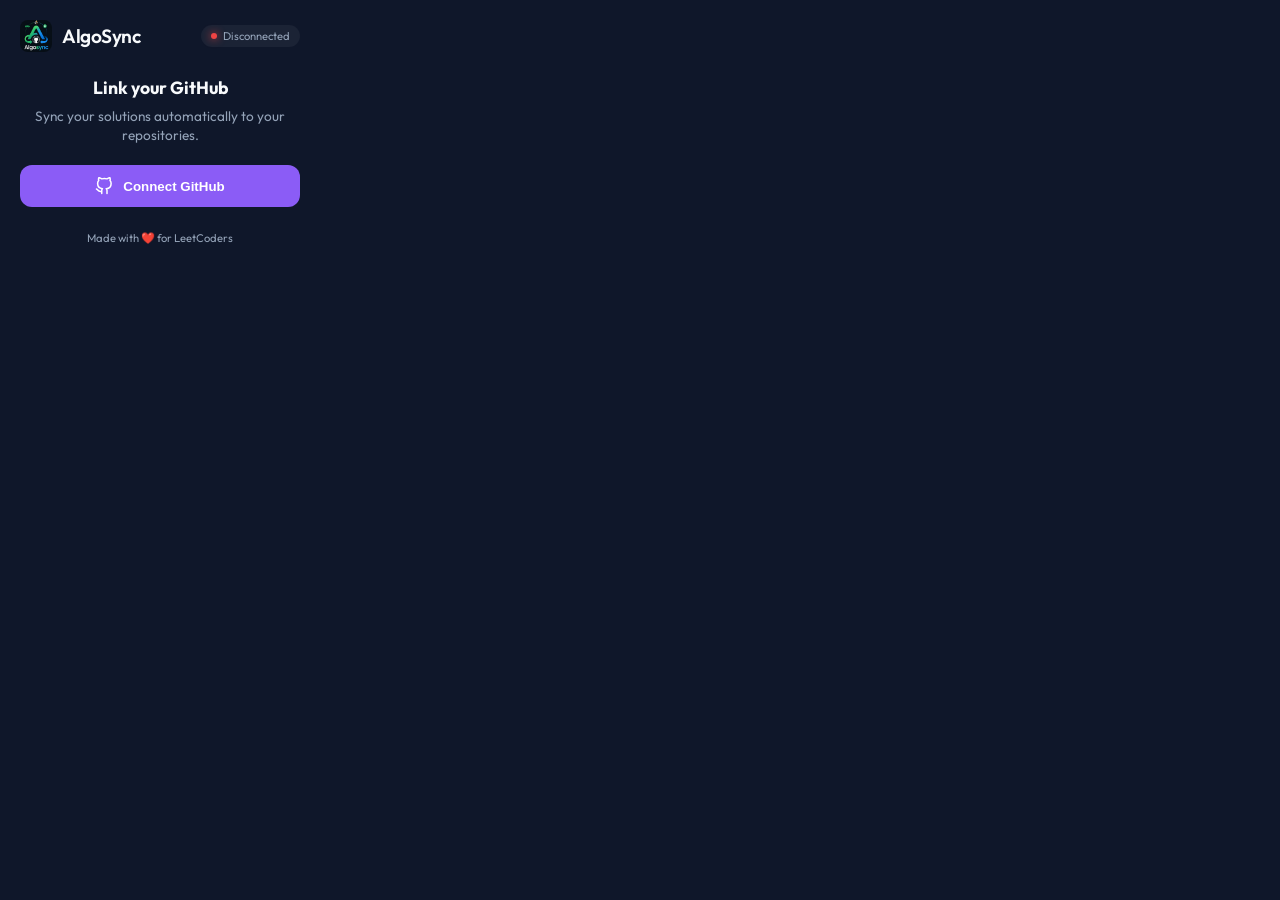
==== popup.html @ 737629bf "Initial commit: AlgoSync Premium Extension" ====
<!DOCTYPE html>
<html lang="en">
<head>
  <meta charset="UTF-8">
  <meta name="viewport" content="width=device-width, initial-scale=1.0">
  <title>AlgoSync Dashboard</title>
  <link rel="stylesheet" href="popup.css">
  <link href="https://fonts.googleapis.com/css2?family=Outfit:wght@300;400;600&display=swap" rel="stylesheet">
</head>
<body>
  <div class="container">
    <header>
      <div class="logo">
        <img src="assets/AlgoSync extension logo.png" alt="AlgoSync Logo" class="logo-img">
        <h1>AlgoSync</h1>
      </div>
      <div class="status-indicator" id="auth-status">
        <span class="dot red"></span>
        <span class="status-text">Disconnected</span>
      </div>
    </header>

    <main id="auth-view" class="view">
      <div class="hero">
        <h2>Link your GitHub</h2>
        <p>Sync your solutions automatically to your repositories.</p>
      </div>
      <button id="btn-login" class="btn-primary">
        <img src="assets/github.svg" alt="" class="btn-icon">
        Connect GitHub
      </button>
    </main>

    <main id="dashboard-view" class="view hidden">
      <div class="repo-section">
        <label for="repo-select">Target Repository</label>
        <div class="custom-select">
          <select id="repo-select">
            <option value="" disabled selected>Select a repository</option>
          </select>
        </div>
      </div>

      <div class="stats-grid">
        <div class="stat-card">
          <span class="stat-value" id="stat-total">0</span>
          <span class="stat-label">Total</span>
        </div>
        <div class="stat-card">
          <span class="stat-value" id="stat-easy">0</span>
          <span class="stat-label" style="color: var(--green)">Easy</span>
        </div>
        <div class="stat-card">
          <span class="stat-value" id="stat-medium">0</span>
          <span class="stat-label" style="color: #fbbf24">Med</span>
        </div>
        <div class="stat-card">
          <span class="stat-value" id="stat-hard">0</span>
          <span class="stat-label" style="color: var(--red)">Hard</span>
        </div>
      </div>

      <div class="actions">
        <button id="btn-unlink" class="btn-secondary">Unlink GitHub</button>
      </div>
    </main>

    <footer>
      <p>Made with ❤️ for LeetCoders</p>
    </footer>
  </div>
  <script src="popup.js"></script>
</body>
</html>
---- popup.css ----
:root {
  --bg-dark: #0f172a;
  --bg-card: #1e293b;
  --primary: #8b5cf6;
  --primary-hover: #7c3aed;
  --text-main: #f8fafc;
  --text-muted: #94a3b8;
  --accent: #22d3ee;
  --red: #ef4444;
  --green: #10b981;
}

* {
  margin: 0;
  padding: 0;
  box-sizing: border-box;
}

body {
  width: 320px;
  background-color: var(--bg-dark);
  color: var(--text-main);
  font-family: 'Outfit', sans-serif;
  overflow: hidden;
}

.container {
  padding: 20px;
  display: flex;
  flex-direction: column;
  gap: 24px;
}

header {
  display: flex;
  justify-content: space-between;
  align-items: center;
}

.logo {
  display: flex;
  align-items: center;
  gap: 10px;
}

.logo-img {
  width: 32px;
  height: 32px;
  border-radius: 8px;
  object-fit: contain;
}

h1 {
  font-size: 1.2rem;
  font-weight: 600;
  letter-spacing: -0.5px;
}

.status-indicator {
  display: flex;
  align-items: center;
  gap: 6px;
  background: rgba(255, 255, 255, 0.05);
  padding: 4px 10px;
  border-radius: 20px;
}

.dot {
  width: 6px;
  height: 6px;
  border-radius: 50%;
}

.dot.red { background-color: var(--red); box-shadow: 0 0 8px var(--red); }
.dot.green { background-color: var(--green); box-shadow: 0 0 8px var(--green); }

.status-text {
  font-size: 0.7rem;
  font-weight: 400;
  color: var(--text-muted);
}

.hero {
  text-align: center;
  margin-bottom: 20px;
}

.hero h2 {
  font-size: 1.1rem;
  margin-bottom: 8px;
}

.hero p {
  font-size: 0.85rem;
  color: var(--text-muted);
  line-height: 1.4;
}

.btn-primary {
  width: 100%;
  padding: 12px;
  background: var(--primary);
  border: none;
  border-radius: 12px;
  color: white;
  font-weight: 600;
  display: flex;
  align-items: center;
  justify-content: center;
  gap: 10px;
  cursor: pointer;
  transition: all 0.2s ease;
}

.btn-primary:hover {
  background: var(--primary-hover);
  transform: translateY(-1px);
}

.btn-icon {
  width: 18px;
  filter: invert(1);
}

.repo-section {
  display: flex;
  flex-direction: column;
  gap: 8px;
}

.repo-section label {
  font-size: 0.8rem;
  color: var(--text-muted);
}

.custom-select {
  position: relative;
}

select {
  width: 100%;
  padding: 10px;
  background: var(--bg-card);
  border: 1px solid rgba(255, 255, 255, 0.1);
  border-radius: 8px;
  color: var(--text-main);
  outline: none;
  cursor: pointer;
}

.stats-grid {
  display: grid;
  grid-template-columns: 1fr 1fr;
  gap: 12px;
}

.stat-card {
  background: var(--bg-card);
  padding: 12px;
  border-radius: 12px;
  display: flex;
  flex-direction: column;
  align-items: center;
  border: 1px solid rgba(255, 255, 255, 0.05);
}

.stat-value {
  font-size: 1.2rem;
  font-weight: 600;
  color: var(--accent);
}

.stat-label {
  font-size: 0.7rem;
  color: var(--text-muted);
  text-transform: uppercase;
  margin-top: 4px;
}

.btn-secondary {
  width: 100%;
  padding: 10px;
  background: transparent;
  border: 1px solid rgba(255, 255, 255, 0.1);
  border-radius: 10px;
  color: var(--text-muted);
  font-size: 0.8rem;
  cursor: pointer;
  margin-top: 10px;
}

.btn-secondary:hover {
  background: rgba(239, 68, 68, 0.1);
  color: var(--red);
  border-color: rgba(239, 68, 68, 0.2);
}

footer {
  text-align: center;
  font-size: 0.7rem;
  color: var(--text-muted);
}

.hidden {
  display: none;
}

.view {
  animation: fadeIn 0.3s ease-in-out;
}

@keyframes fadeIn {
  from { opacity: 0; transform: translateY(5px); }
  to { opacity: 1; transform: translateY(0); }
}
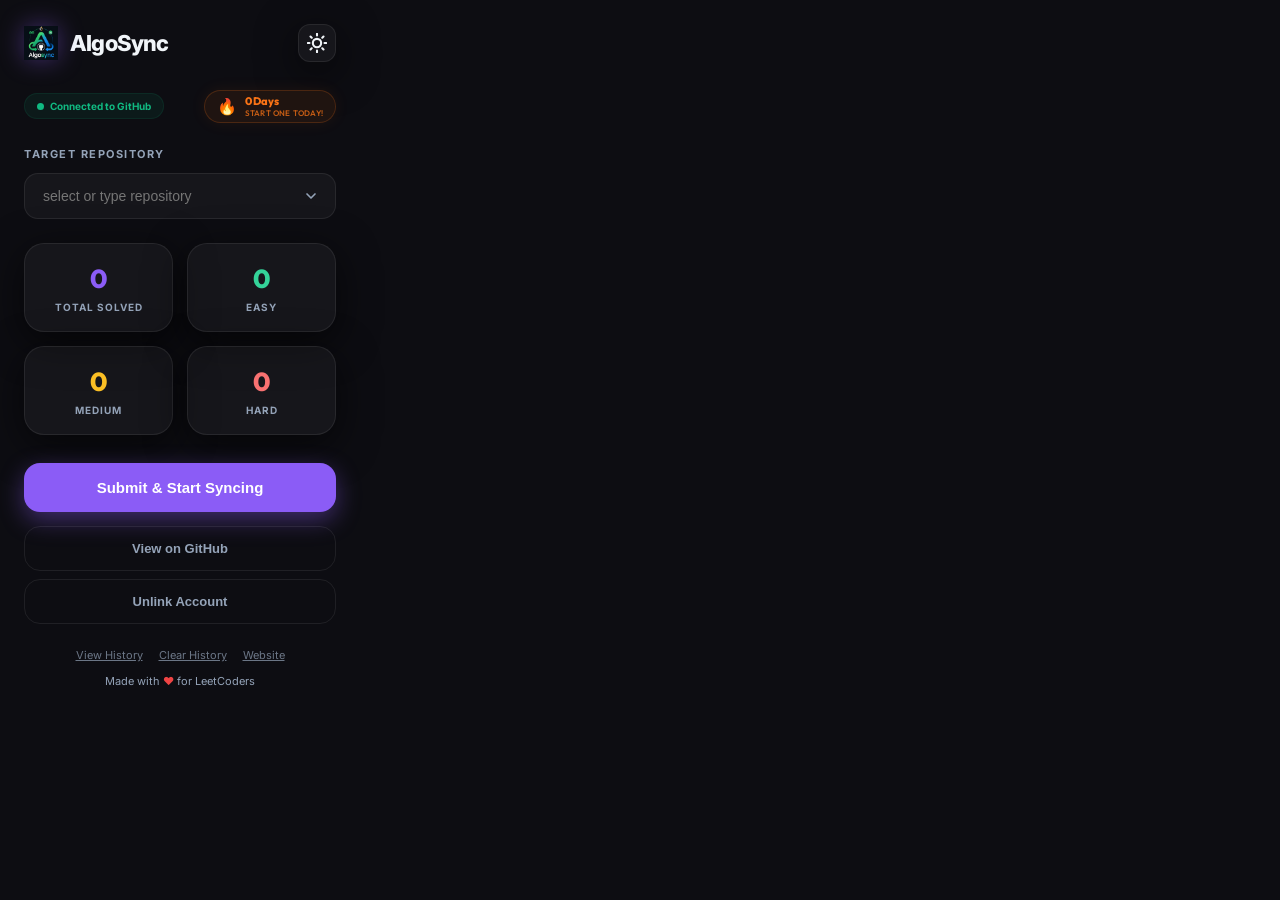
==== commit fefbb87d: "feat: complete rewrite of AlgoSync with secure Firebase integration, storage namespacing, and liquid" ====
--- a/popup.html
+++ b/popup.html
@@ -1,74 +1,105 @@
 <!DOCTYPE html>
-<html lang="en">
+<html>
 <head>
   <meta charset="UTF-8">
-  <meta name="viewport" content="width=device-width, initial-scale=1.0">
-  <title>AlgoSync Dashboard</title>
   <link rel="stylesheet" href="popup.css">
-  <link href="https://fonts.googleapis.com/css2?family=Outfit:wght@300;400;600&display=swap" rel="stylesheet">
 </head>
-<body>
-  <div class="container">
-    <header>
-      <div class="logo">
-        <img src="assets/AlgoSync extension logo.png" alt="AlgoSync Logo" class="logo-img">
-        <h1>AlgoSync</h1>
+<body data-theme="dark">
+  <!-- AUTH VIEW -->
+  <div id="auth-view" class="auth-view hidden">
+    <img src="assets/AlgoSync extension logo.png" class="auth-icon" alt="AlgoSync">
+    <h2 class="title" style="margin-bottom: 12px;">Welcome to AlgoSync</h2>
+    <p class="auth-desc">Your DSA Portfolio, Automated.<br>Connect your GitHub to get started.</p>
+    <button id="login-btn" class="primary-btn">Connect GitHub Account</button>
+  </div>
+
+  <!-- MAIN DASHBOARD -->
+  <div id="dashboard-view">
+    <header class="header">
+      <div class="logo-group">
+        <img src="assets/AlgoSync extension logo.png" class="logo-icon" alt="A">
+        <span class="title">AlgoSync</span>
       </div>
-      <div class="status-indicator" id="auth-status">
-        <span class="dot red"></span>
-        <span class="status-text">Disconnected</span>
-      </div>
+      <button id="theme-toggle" class="theme-toggle" title="Toggle Light/Dark Mode">
+        <svg xmlns="http://www.w3.org/2000/svg" width="20" height="20" viewBox="0 0 24 24" fill="none" stroke="currentColor" stroke-width="2.5" stroke-linecap="round" stroke-linejoin="round"><circle cx="12" cy="12" r="5"/><path d="M12 1v2M12 21v2M4.22 4.22l1.42 1.42M18.36 18.36l1.42 1.42M1 12h2M21 12h2M4.22 19.78l1.42-1.42M18.36 5.64l1.42-1.42"/></svg>
+      </button>
     </header>
 
-    <main id="auth-view" class="view">
-      <div class="hero">
-        <h2>Link your GitHub</h2>
-        <p>Sync your solutions automatically to your repositories.</p>
+    <div class="status-bar">
+      <div class="connected-tag">
+        <span class="pulse-dot"></span>
+        Connected to GitHub
       </div>
-      <button id="btn-login" class="btn-primary">
-        <img src="assets/github.svg" alt="" class="btn-icon">
-        Connect GitHub
-      </button>
-    </main>
-
-    <main id="dashboard-view" class="view hidden">
-      <div class="repo-section">
-        <label for="repo-select">Target Repository</label>
-        <div class="custom-select">
-          <select id="repo-select">
-            <option value="" disabled selected>Select a repository</option>
-          </select>
+      <div class="streak-badge" id="streak-badge" title="Daily Coding Streak!">
+        <span class="streak-icon">🔥</span>
+        <div class="streak-details">
+          <span id="streak-text" class="streak-text">0 Days</span>
+          <span id="streak-start-text" class="streak-start-text">Start one today!</span>
         </div>
       </div>
+    </div>
 
-      <div class="stats-grid">
-        <div class="stat-card">
-          <span class="stat-value" id="stat-total">0</span>
-          <span class="stat-label">Total</span>
-        </div>
-        <div class="stat-card">
-          <span class="stat-value" id="stat-easy">0</span>
-          <span class="stat-label" style="color: var(--green)">Easy</span>
-        </div>
-        <div class="stat-card">
-          <span class="stat-value" id="stat-medium">0</span>
-          <span class="stat-label" style="color: #fbbf24">Med</span>
-        </div>
-        <div class="stat-card">
-          <span class="stat-value" id="stat-hard">0</span>
-          <span class="stat-label" style="color: var(--red)">Hard</span>
+    <div class="repo-section" id="repo-section">
+      <label class="section-label">Target Repository</label>
+      <div class="input-wrapper">
+        <input type="text" id="repo-input" placeholder="select or type repository" autocomplete="off">
+        <div id="repo-toggle" class="repo-toggle" title="Show repositories">
+          <svg xmlns="http://www.w3.org/2000/svg" width="16" height="16" viewBox="0 0 24 24" fill="none" stroke="currentColor" stroke-width="2.5" stroke-linecap="round" stroke-linejoin="round" class="chevron-icon"><polyline points="6 9 12 15 18 9"></polyline></svg>
         </div>
       </div>
+      <div id="repo-dropdown" class="dropdown"></div>
+    </div>
 
-      <div class="actions">
-        <button id="btn-unlink" class="btn-secondary">Unlink GitHub</button>
+    <div class="stats-grid">
+      <div class="stat-card">
+        <div class="stat-value total-val" id="stat-total">0</div>
+        <div class="stat-label">Total Solved</div>
       </div>
-    </main>
+      <div class="stat-card">
+        <div class="stat-value easy-val" id="stat-easy">0</div>
+        <div class="stat-label">Easy</div>
+      </div>
+      <div class="stat-card">
+        <div class="stat-value med-val" id="stat-medium">0</div>
+        <div class="stat-label">Medium</div>
+      </div>
+      <div class="stat-card">
+        <div class="stat-value hard-val" id="stat-hard">0</div>
+        <div class="stat-label">Hard</div>
+      </div>
+    </div>
 
-    <footer>
-      <p>Made with ❤️ for LeetCoders</p>
+    <button id="sync-btn" class="primary-btn">Submit & Start Syncing</button>
+    <button id="open-repo-btn" class="secondary-btn" style="margin-bottom: 8px;">View on GitHub</button>
+    <button id="logout-btn" class="secondary-btn">Unlink Account</button>
+
+    <footer class="footer">
+      <div style="display: flex; justify-content: center; gap: 16px; margin-bottom: 12px;">
+        <span id="open-history" style="cursor: pointer; text-decoration: underline; opacity: 0.7;">View History</span>
+        <span id="clear-stats" style="cursor: pointer; text-decoration: underline; opacity: 0.7;">Clear History</span>
+        <span id="open-website" style="cursor: pointer; text-decoration: underline; opacity: 0.7;">Website</span>
+      </div>
+      <div>Made with <span class="heart">❤️</span> for LeetCoders</div>
     </footer>
   </div>
+
+  <!-- SYNC HISTORY / DEDUPLICATE OVERLAY -->
+  <div id="solved-list-container" class="solved-list-container hidden">
+    <div class="solved-list-header">
+      <h3>Sync History</h3>
+      <button id="close-solved-list" class="close-btn">&times;</button>
+    </div>
+    <div class="solved-list-actions">
+      <button id="dedup-btn" class="dedup-btn" title="Clean duplicates and fix counts">✨ Clean Duplicates</button>
+    </div>
+    <div class="solved-list-search-wrapper">
+      <input type="text" id="solved-list-search" placeholder="Search solved problems...">
+    </div>
+    <div id="solved-list" class="solved-list"></div>
+  </div>
+
+  <script src="storage-helper.js"></script>
+  <script src="firestore-helper.js"></script>
   <script src="popup.js"></script>
 </body>
 </html>
--- a/popup.css
+++ b/popup.css
@@ -1,13 +1,40 @@
+@import url('https://fonts.googleapis.com/css2?family=Inter:wght@400;500;600;700&family=Outfit:wght@400;500;600;700&display=swap');
+
+/* HARD DEFAULT: Prevents any white flash before theme loads */
+html, body {
+  background-color: var(--bg-color) !important;
+  color: var(--text-primary);
+  transition: var(--transition);
+}
+
 :root {
-  --bg-dark: #0f172a;
-  --bg-card: #1e293b;
-  --primary: #8b5cf6;
-  --primary-hover: #7c3aed;
-  --text-main: #f8fafc;
-  --text-muted: #94a3b8;
-  --accent: #22d3ee;
-  --red: #ef4444;
-  --green: #10b981;
+  /* Dark Mode (Default) */
+  --bg-color: #0d0d12;
+  --card-bg: rgba(255, 255, 255, 0.04);
+  --glass-border: rgba(255, 255, 255, 0.08);
+  --text-primary: #f1f5f9;
+  --text-secondary: #94a3b8;
+  --accent-color: #8b5cf6;
+  --accent-glow: rgba(139, 92, 246, 0.4);
+  --selected-item-bg: rgba(139, 92, 246, 0.08);
+  --success: #10b981;
+  --easy: #34d399;
+  --med: #fbbf24;
+  --hard: #f87171;
+  --shadow: 0 10px 40px rgba(0, 0, 0, 0.6);
+  --transition: all 0.25s cubic-bezier(0.4, 0, 0.2, 1);
+}
+
+[data-theme="light"] {
+  --bg-color: #f8fafc;
+  --card-bg: #ffffff;
+  --glass-border: #e2e8f0;
+  --text-primary: #0f172a;
+  --text-secondary: #64748b;
+  --accent-color: #4f46e5;
+  --accent-glow: rgba(79, 70, 229, 0.1);
+  --selected-item-bg: rgba(79, 70, 229, 0.08);
+  --shadow: 0 8px 20px rgba(0, 0, 0, 0.04);
 }
 
 * {
@@ -17,199 +44,606 @@
 }
 
 body {
-  width: 320px;
-  background-color: var(--bg-dark);
-  color: var(--text-main);
-  font-family: 'Outfit', sans-serif;
+  width: 360px;
+  height: 520px;
+  position: relative;
+  font-family: 'Inter', sans-serif;
+  padding: 24px;
   overflow: hidden;
 }
 
-.container {
-  padding: 20px;
-  display: flex;
-  flex-direction: column;
-  gap: 24px;
-}
-
-header {
+h1, h2, h3 { font-family: 'Outfit', sans-serif; }
+
+/* --- Header --- */
+.header {
   display: flex;
   justify-content: space-between;
   align-items: center;
-}
-
-.logo {
+  margin-bottom: 28px;
+}
+
+.logo-group {
+  display: flex;
+  align-items: center;
+  gap: 12px;
+}
+
+.logo-icon {
+  width: 34px;
+  height: 34px;
+  filter: drop-shadow(0 0 12px var(--accent-glow));
+}
+
+.title {
+  font-size: 22px;
+  font-weight: 800;
+  letter-spacing: -0.8px;
+}
+
+.theme-toggle {
+  background: var(--card-bg);
+  border: 1px solid var(--glass-border);
+  width: 38px;
+  height: 38px;
+  border-radius: 12px;
+  cursor: pointer;
+  display: flex;
+  align-items: center;
+  justify-content: center;
+  color: var(--text-primary);
+  transition: var(--transition);
+  box-shadow: var(--shadow);
+}
+
+.theme-toggle:hover {
+  background: var(--accent-color);
+  color: white;
+  transform: rotate(15deg);
+}
+
+/* --- Repo Section --- */
+.repo-section { margin-bottom: 24px; position: relative; }
+
+.section-label {
+  font-size: 11px;
+  font-weight: 700;
+  color: var(--text-secondary);
+  text-transform: uppercase;
+  letter-spacing: 1.5px;
+  margin-bottom: 12px;
+  display: block;
+}
+
+.input-wrapper {
+  position: relative;
+  width: 100%;
+  display: flex;
+  align-items: center;
+}
+
+input {
+  width: 100%;
+  background: var(--card-bg);
+  border: 1px solid var(--glass-border);
+  border-radius: 14px;
+  padding: 14px 44px 14px 18px; /* Added right padding for the chevron button */
+  color: var(--text-primary);
+  font-size: 14px;
+  font-weight: 500;
+  outline: none;
+  transition: var(--transition);
+}
+
+input:focus {
+  border-color: var(--accent-color);
+  box-shadow: 0 0 0 4px var(--accent-glow);
+}
+
+.repo-toggle {
+  position: absolute;
+  right: 6px;
+  height: 38px;
+  width: 38px;
+  display: flex;
+  align-items: center;
+  justify-content: center;
+  cursor: pointer;
+  color: var(--text-secondary);
+  border-radius: 10px;
+  transition: var(--transition);
+}
+
+.repo-toggle:hover {
+  background: var(--card-bg);
+  color: var(--accent-color);
+}
+
+.chevron-icon {
+  transition: transform 0.25s cubic-bezier(0.4, 0, 0.2, 1);
+}
+
+.repo-section.dropdown-open .chevron-icon {
+  transform: rotate(180deg);
+}
+
+/* --- Dropdown --- */
+.dropdown {
+  position: absolute;
+  top: 100%;
+  left: 0;
+  width: 100%;
+  background: var(--bg-color);
+  border: 1px solid var(--glass-border);
+  border-radius: 14px;
+  margin-top: 8px;
+  max-height: 220px; /* Increased slightly for a better list view */
+  overflow-y: auto;
+  z-index: 1000;
+  box-shadow: var(--shadow);
+  display: none;
+  transition: var(--transition);
+}
+
+.dropdown.active {
+  display: block;
+}
+
+/* Custom Scrollbar for Dropdown */
+.dropdown::-webkit-scrollbar {
+  width: 6px;
+}
+.dropdown::-webkit-scrollbar-track {
+  background: transparent;
+}
+.dropdown::-webkit-scrollbar-thumb {
+  background: var(--glass-border);
+  border-radius: 4px;
+}
+.dropdown::-webkit-scrollbar-thumb:hover {
+  background: var(--text-secondary);
+}
+
+.dropdown-item {
+  display: flex;
+  align-items: center;
+  justify-content: space-between;
+  gap: 12px;
+  padding: 12px 18px;
+  font-size: 13px;
+  color: var(--text-secondary);
+  cursor: pointer;
+  transition: var(--transition);
+  border-bottom: 1px solid var(--glass-border);
+}
+
+.dropdown-item:last-child {
+  border-bottom: none;
+}
+
+.dropdown-item:hover {
+  background: var(--card-bg);
+  color: var(--text-primary);
+}
+
+.dropdown-item.selected {
+  background: var(--selected-item-bg);
+  color: var(--accent-color);
+}
+
+.repo-item-content {
   display: flex;
   align-items: center;
   gap: 10px;
-}
-
-.logo-img {
-  width: 32px;
-  height: 32px;
-  border-radius: 8px;
-  object-fit: contain;
-}
-
-h1 {
-  font-size: 1.2rem;
-  font-weight: 600;
-  letter-spacing: -0.5px;
-}
-
-.status-indicator {
-  display: flex;
-  align-items: center;
-  gap: 6px;
-  background: rgba(255, 255, 255, 0.05);
-  padding: 4px 10px;
-  border-radius: 20px;
-}
-
-.dot {
-  width: 6px;
-  height: 6px;
-  border-radius: 50%;
-}
-
-.dot.red { background-color: var(--red); box-shadow: 0 0 8px var(--red); }
-.dot.green { background-color: var(--green); box-shadow: 0 0 8px var(--green); }
-
-.status-text {
-  font-size: 0.7rem;
-  font-weight: 400;
-  color: var(--text-muted);
-}
-
-.hero {
+  overflow: hidden;
+  text-overflow: ellipsis;
+  white-space: nowrap;
+}
+
+.repo-item-icon {
+  flex-shrink: 0;
+  color: var(--text-secondary);
+  opacity: 0.7;
+  transition: var(--transition);
+}
+
+.dropdown-item:hover .repo-item-icon,
+.dropdown-item.selected .repo-item-icon {
+  color: var(--accent-color);
+  opacity: 1;
+}
+
+.repo-item-name {
+  overflow: hidden;
+  text-overflow: ellipsis;
+  white-space: nowrap;
+  font-weight: 500;
+}
+
+.repo-badge {
+  font-size: 9px;
+  font-weight: 700;
+  padding: 2px 6px;
+  border-radius: 6px;
+  display: inline-flex;
+  align-items: center;
+  gap: 3px;
+  text-transform: uppercase;
+  letter-spacing: 0.5px;
+  flex-shrink: 0;
+}
+
+.private-badge {
+  background: rgba(248, 113, 113, 0.1);
+  color: var(--hard);
+  border: 1px solid rgba(248, 113, 113, 0.15);
+}
+
+.public-badge {
+  background: rgba(52, 211, 153, 0.1);
+  color: var(--easy);
+  border: 1px solid rgba(52, 211, 153, 0.15);
+}
+
+.dropdown-info-item {
+  padding: 14px 18px;
+  font-size: 13px;
+  color: var(--text-secondary);
   text-align: center;
-  margin-bottom: 20px;
-}
-
-.hero h2 {
-  font-size: 1.1rem;
-  margin-bottom: 8px;
-}
-
-.hero p {
-  font-size: 0.85rem;
-  color: var(--text-muted);
-  line-height: 1.4;
-}
-
-.btn-primary {
-  width: 100%;
-  padding: 12px;
-  background: var(--primary);
-  border: none;
-  border-radius: 12px;
-  color: white;
-  font-weight: 600;
-  display: flex;
-  align-items: center;
-  justify-content: center;
-  gap: 10px;
-  cursor: pointer;
-  transition: all 0.2s ease;
-}
-
-.btn-primary:hover {
-  background: var(--primary-hover);
-  transform: translateY(-1px);
-}
-
-.btn-icon {
-  width: 18px;
-  filter: invert(1);
-}
-
-.repo-section {
-  display: flex;
-  flex-direction: column;
-  gap: 8px;
-}
-
-.repo-section label {
-  font-size: 0.8rem;
-  color: var(--text-muted);
-}
-
-.custom-select {
-  position: relative;
-}
-
-select {
-  width: 100%;
-  padding: 10px;
-  background: var(--bg-card);
-  border: 1px solid rgba(255, 255, 255, 0.1);
-  border-radius: 8px;
-  color: var(--text-main);
-  outline: none;
-  cursor: pointer;
-}
-
+  font-style: italic;
+}
+
+/* --- Stats Grid --- */
 .stats-grid {
   display: grid;
-  grid-template-columns: 1fr 1fr;
-  gap: 12px;
+  grid-template-columns: repeat(2, 1fr);
+  gap: 14px;
+  margin-bottom: 28px;
 }
 
 .stat-card {
-  background: var(--bg-card);
-  padding: 12px;
+  background: var(--card-bg);
+  border: 1px solid var(--glass-border);
+  padding: 18px 12px;
+  border-radius: 20px;
+  text-align: center;
+  transition: var(--transition);
+  box-shadow: var(--shadow);
+}
+
+.stat-card:hover {
+  transform: translateY(-4px);
+  border-color: var(--accent-color);
+}
+
+.stat-value {
+  font-size: 26px;
+  font-weight: 800;
+  margin-bottom: 6px;
+  font-family: 'Outfit', sans-serif;
+}
+
+.stat-label {
+  font-size: 10px;
+  font-weight: 700;
+  color: var(--text-secondary);
+  text-transform: uppercase;
+  letter-spacing: 1px;
+}
+
+.total-val { color: var(--accent-color); }
+.easy-val { color: var(--easy); }
+.med-val { color: var(--med); }
+.hard-val { color: var(--hard); }
+
+/* --- Connected Tag & Status Bar --- */
+.status-bar {
+  display: flex;
+  justify-content: space-between;
+  align-items: center;
+  margin-bottom: 24px;
+}
+
+.connected-tag {
+  display: inline-flex;
+  align-items: center;
+  gap: 6px;
+  padding: 6px 12px;
+  border-radius: 50px;
+  background: rgba(16, 185, 129, 0.08);
+  color: var(--success);
+  font-size: 10px;
+  font-weight: 700;
+  border: 1px solid rgba(16, 185, 129, 0.1);
+}
+
+.streak-badge {
+  display: flex;
+  align-items: center;
+  gap: 8px;
+  background: rgba(249, 115, 22, 0.08);
+  border: 1px solid rgba(249, 115, 22, 0.2);
+  color: #f97316;
+  padding: 4px 12px;
+  border-radius: 50px;
+  box-shadow: 0 0 16px rgba(249, 115, 22, 0.08);
+  font-family: 'Outfit', sans-serif;
+  transition: var(--transition);
+  animation: streak-glow 2s infinite alternate;
+}
+
+.streak-details {
+  display: flex;
+  flex-direction: column;
+  align-items: flex-start;
+  line-height: 1.15;
+}
+
+.streak-text {
+  font-size: 11px;
+  font-weight: 800;
+  letter-spacing: -0.2px;
+}
+
+.streak-start-text {
+  font-size: 8px;
+  font-weight: 600;
+  opacity: 0.75;
+  margin-top: 1px;
+  text-transform: uppercase;
+  letter-spacing: 0.2px;
+}
+
+@keyframes streak-glow {
+  0% {
+    box-shadow: 0 0 8px rgba(249, 115, 22, 0.1);
+  }
+  100% {
+    box-shadow: 0 0 16px rgba(249, 115, 22, 0.25);
+    border-color: rgba(249, 115, 22, 0.4);
+  }
+}
+
+.streak-badge:hover {
+  transform: translateY(-1px);
+}
+
+.pulse-dot {
+  width: 7px;
+  height: 7px;
+  background: var(--success);
+  border-radius: 50%;
+  animation: pulse 2s infinite;
+}
+
+@keyframes pulse {
+  0% { box-shadow: 0 0 0 0 rgba(16, 185, 129, 0.4); }
+  70% { box-shadow: 0 0 0 8px rgba(16, 185, 129, 0); }
+  100% { box-shadow: 0 0 0 0 rgba(16, 185, 129, 0); }
+}
+
+/* --- Buttons --- */
+.primary-btn {
+  width: 100%;
+  background: var(--accent-color);
+  color: white;
+  border: none;
+  padding: 16px;
+  border-radius: 16px;
+  font-weight: 700;
+  font-size: 15px;
+  cursor: pointer;
+  transition: var(--transition);
+  box-shadow: 0 8px 25px var(--accent-glow);
+  margin-bottom: 14px;
+}
+
+.primary-btn:hover {
+  transform: translateY(-2px);
+  box-shadow: 0 10px 30px var(--accent-glow);
+}
+
+.primary-btn:active { transform: scale(0.96); }
+
+.secondary-btn {
+  width: 100%;
+  background: transparent;
+  border: 1.5px solid var(--glass-border);
+  color: var(--text-secondary);
+  padding: 14px;
+  border-radius: 16px;
+  font-size: 13px;
+  font-weight: 600;
+  cursor: pointer;
+  transition: var(--transition);
+}
+
+.secondary-btn:hover {
+  border-color: #ef4444;
+  color: #ef4444;
+  background: rgba(239, 68, 68, 0.05);
+}
+
+.footer { margin-top: 24px; text-align: center; font-size: 11px; color: var(--text-secondary); }
+.heart { color: #ef4444; }
+.hidden { display: none !important; }
+
+/* --- Solved List / Sync History View --- */
+.solved-list-container {
+  position: absolute;
+  top: 0;
+  left: 0;
+  width: 100%;
+  height: 100%;
+  background: var(--bg-color);
+  z-index: 2000;
+  padding: 24px;
+  display: flex;
+  flex-direction: column;
+  transition: var(--transition);
+}
+
+.solved-list-header {
+  display: flex;
+  justify-content: space-between;
+  align-items: center;
+  margin-bottom: 12px;
+}
+
+.solved-list-header h3 {
+  font-size: 18px;
+  font-weight: 700;
+}
+
+.close-btn {
+  background: transparent;
+  border: none;
+  color: var(--text-secondary);
+  font-size: 24px;
+  cursor: pointer;
+  padding: 4px;
+  line-height: 1;
+  transition: var(--transition);
+}
+
+.close-btn:hover {
+  color: var(--text-primary);
+}
+
+.solved-list-actions {
+  margin-bottom: 12px;
+}
+
+.dedup-btn {
+  width: 100%;
+  background: rgba(139, 92, 246, 0.1);
+  border: 1px dashed var(--accent-color);
+  color: var(--accent-color);
+  padding: 8px 12px;
+  border-radius: 10px;
+  font-size: 11px;
+  font-weight: 700;
+  cursor: pointer;
+  transition: var(--transition);
+  text-transform: uppercase;
+  letter-spacing: 0.5px;
+}
+
+.dedup-btn:hover {
+  background: var(--accent-color);
+  color: white;
+  border-style: solid;
+}
+
+.solved-list-search-wrapper {
+  margin-bottom: 12px;
+}
+
+.solved-list-search-wrapper input {
+  padding: 10px 14px;
+  border-radius: 10px;
+  font-size: 12px;
+}
+
+.solved-list {
+  flex-grow: 1;
+  overflow-y: auto;
+  margin-right: -8px;
+  padding-right: 8px;
+}
+
+.solved-list::-webkit-scrollbar {
+  width: 5px;
+}
+.solved-list::-webkit-scrollbar-track {
+  background: transparent;
+}
+.solved-list::-webkit-scrollbar-thumb {
+  background: var(--glass-border);
+  border-radius: 4px;
+}
+
+.solved-item {
+  display: flex;
+  justify-content: space-between;
+  align-items: center;
+  background: var(--card-bg);
+  border: 1px solid var(--glass-border);
   border-radius: 12px;
+  padding: 10px 14px;
+  margin-bottom: 8px;
+  transition: var(--transition);
+}
+
+.solved-item:hover {
+  border-color: var(--accent-color);
+}
+
+.solved-item-details {
   display: flex;
   flex-direction: column;
-  align-items: center;
-  border: 1px solid rgba(255, 255, 255, 0.05);
-}
-
-.stat-value {
-  font-size: 1.2rem;
+  gap: 2px;
+  max-width: 80%;
+  overflow: hidden;
+}
+
+.solved-item-title {
+  font-size: 13px;
   font-weight: 600;
-  color: var(--accent);
-}
-
-.stat-label {
-  font-size: 0.7rem;
-  color: var(--text-muted);
+  overflow: hidden;
+  text-overflow: ellipsis;
+  white-space: nowrap;
+}
+
+.solved-item-meta {
+  display: flex;
+  align-items: center;
+  gap: 6px;
+  font-size: 10px;
+  color: var(--text-secondary);
+}
+
+.solved-item-diff {
+  font-weight: 700;
   text-transform: uppercase;
-  margin-top: 4px;
-}
-
-.btn-secondary {
-  width: 100%;
-  padding: 10px;
+}
+
+.solved-item-diff.easy { color: var(--easy); }
+.solved-item-diff.medium { color: var(--med); }
+.solved-item-diff.hard { color: var(--hard); }
+
+.solved-item-platform {
+  background: rgba(255, 255, 255, 0.05);
+  padding: 1px 4px;
+  border-radius: 4px;
+}
+
+.solved-item-actions {
+  display: flex;
+  align-items: center;
+  gap: 6px;
+}
+
+.solved-item-delete,
+.solved-item-link {
   background: transparent;
-  border: 1px solid rgba(255, 255, 255, 0.1);
-  border-radius: 10px;
-  color: var(--text-muted);
-  font-size: 0.8rem;
-  cursor: pointer;
-  margin-top: 10px;
-}
-
-.btn-secondary:hover {
+  border: none;
+  color: var(--text-secondary);
+  cursor: pointer;
+  padding: 6px;
+  border-radius: 8px;
+  display: flex;
+  align-items: center;
+  justify-content: center;
+  transition: var(--transition);
+}
+
+.solved-item-delete:hover {
+  color: #ef4444;
   background: rgba(239, 68, 68, 0.1);
-  color: var(--red);
-  border-color: rgba(239, 68, 68, 0.2);
-}
-
-footer {
-  text-align: center;
-  font-size: 0.7rem;
-  color: var(--text-muted);
-}
-
-.hidden {
-  display: none;
-}
-
-.view {
-  animation: fadeIn 0.3s ease-in-out;
-}
-
-@keyframes fadeIn {
-  from { opacity: 0; transform: translateY(5px); }
-  to { opacity: 1; transform: translateY(0); }
-}
+}
+
+.solved-item-link:hover {
+  color: var(--accent-color);
+  background: rgba(139, 92, 246, 0.15);
+}
+
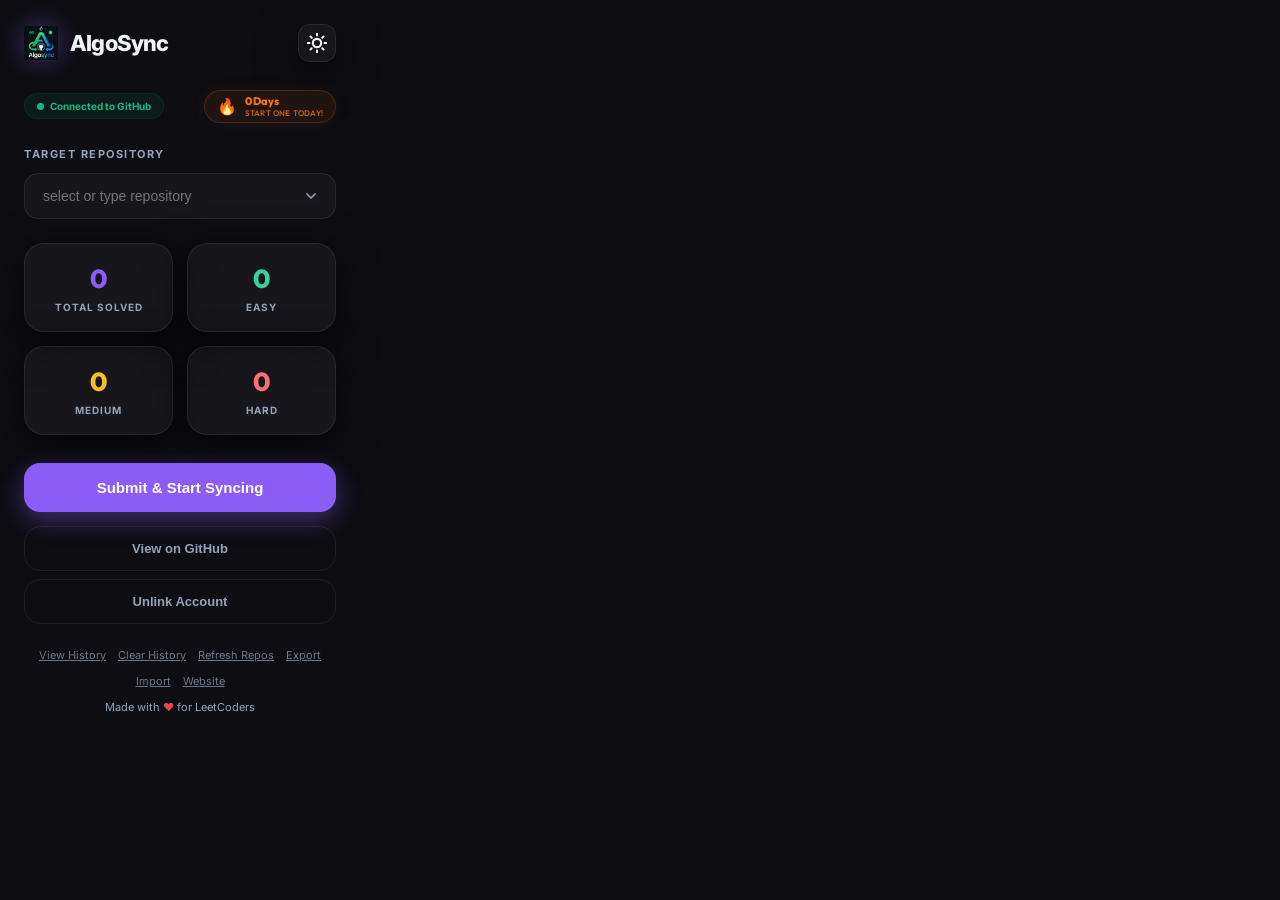
==== commit 9cefe892: "Fix auth state and sync flow Co-authored-by: Copilot <223556219+Copilot@users.noreply.github.com>" ====
--- a/popup.html
+++ b/popup.html
@@ -9,8 +9,11 @@
   <div id="auth-view" class="auth-view hidden">
     <img src="assets/AlgoSync extension logo.png" class="auth-icon" alt="AlgoSync">
     <h2 class="title" style="margin-bottom: 12px;">Welcome to AlgoSync</h2>
-    <p class="auth-desc">Your DSA Portfolio, Automated.<br>Connect your GitHub to get started.</p>
-    <button id="login-btn" class="primary-btn">Connect GitHub Account</button>
+    <p class="auth-desc">Your DSA Portfolio, Automated.<br>Continue with Google or connect GitHub.</p>
+    <div style="display: flex; flex-direction: column; gap: 10px; margin-top: 12px;">
+      <button id="google-login-btn" class="secondary-btn">Continue with Google</button>
+      <button id="login-btn" class="primary-btn">Connect GitHub Account</button>
+    </div>
   </div>
 
   <!-- MAIN DASHBOARD -->
@@ -26,9 +29,9 @@
     </header>
 
     <div class="status-bar">
-      <div class="connected-tag">
+      <div class="connected-tag" id="connection-status">
         <span class="pulse-dot"></span>
-        Connected to GitHub
+        <span id="connection-status-text">Connected to GitHub</span>
       </div>
       <div class="streak-badge" id="streak-badge" title="Daily Coding Streak!">
         <span class="streak-icon">🔥</span>
@@ -74,14 +77,19 @@
     <button id="logout-btn" class="secondary-btn">Unlink Account</button>
 
     <footer class="footer">
-      <div style="display: flex; justify-content: center; gap: 16px; margin-bottom: 12px;">
+      <div style="display: flex; justify-content: center; gap: 12px; margin-bottom: 12px; flex-wrap: wrap;">
         <span id="open-history" style="cursor: pointer; text-decoration: underline; opacity: 0.7;">View History</span>
         <span id="clear-stats" style="cursor: pointer; text-decoration: underline; opacity: 0.7;">Clear History</span>
+        <span id="refresh-repos" style="cursor: pointer; text-decoration: underline; opacity: 0.7;">Refresh Repos</span>
+        <span id="export-data" style="cursor: pointer; text-decoration: underline; opacity: 0.7;">Export</span>
+        <span id="import-data" style="cursor: pointer; text-decoration: underline; opacity: 0.7;">Import</span>
         <span id="open-website" style="cursor: pointer; text-decoration: underline; opacity: 0.7;">Website</span>
       </div>
       <div>Made with <span class="heart">❤️</span> for LeetCoders</div>
     </footer>
   </div>
+
+  <input id="backup-file-input" type="file" accept="application/json" hidden />
 
   <!-- SYNC HISTORY / DEDUPLICATE OVERLAY -->
   <div id="solved-list-container" class="solved-list-container hidden">
